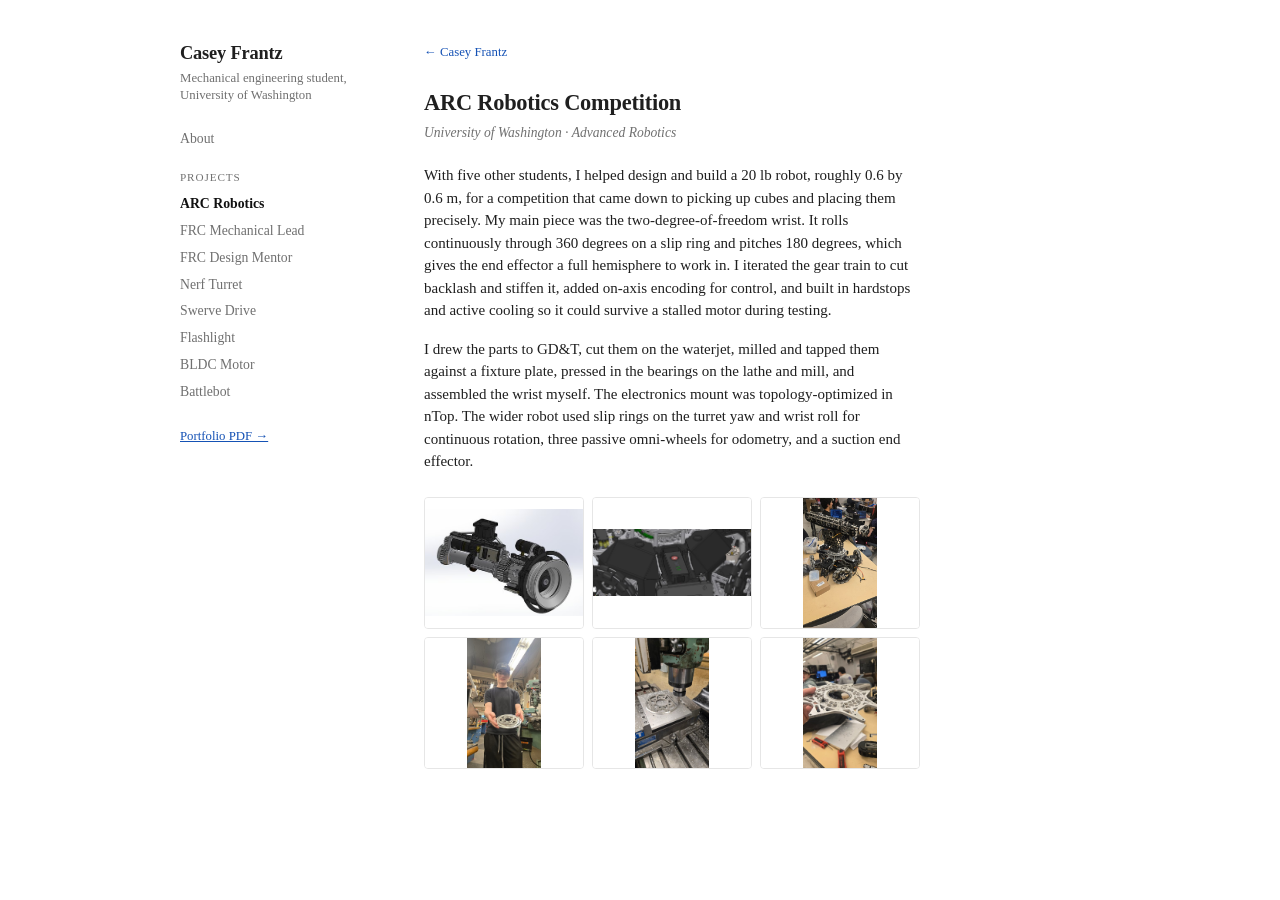
==== arc-robotics.html @ 90fcfdc2 "Restructure into a multi-page site with an intro and per-project pages Home page is now a short intr" ====
<!DOCTYPE html>
<html lang="en">
<head>
  <meta charset="UTF-8" />
  <meta name="viewport" content="width=device-width, initial-scale=1" />
  <title>ARC Robotics Competition — Casey Frantz</title>
  <meta name="description" content="Casey Frantz, mechanical engineering student at the University of Washington." />
  <link rel="stylesheet" href="style.css" />
</head>
<body>
  <div class="layout">
  <nav class="sidebar">
    <p class="name"><a href="index.html">Casey Frantz</a></p>
    <p class="role">Mechanical engineering student, University of Washington</p>
    <ul class="nav">
      <li><a href="index.html">About</a></li>
      <li class="section-label">Projects</li>
      <li><a href="arc-robotics.html" class="active">ARC Robotics</a></li>
      <li><a href="frc-lead.html">FRC Mechanical Lead</a></li>
      <li><a href="frc-mentor.html">FRC Design Mentor</a></li>
      <li><a href="nerf-turret.html">Nerf Turret</a></li>
      <li><a href="swerve-drive.html">Swerve Drive</a></li>
      <li><a href="flashlight.html">Flashlight</a></li>
      <li><a href="bldc-motor.html">BLDC Motor</a></li>
      <li><a href="battlebot.html">Battlebot</a></li>
    </ul>
    <p class="pdf-link"><a href="casey-frantz-portfolio.pdf">Portfolio PDF &rarr;</a></p>
  </nav>
  <main class="content">
    <a class="back" href="index.html">&larr; Casey Frantz</a>
    <h1>ARC Robotics Competition</h1>
    <p class="meta">University of Washington · Advanced Robotics</p>
    <p>With five other students, I helped design and build a 20 lb robot, roughly 0.6 by 0.6 m, for a competition that came down to picking up cubes and placing them precisely. My main piece was the two-degree-of-freedom wrist. It rolls continuously through 360 degrees on a slip ring and pitches 180 degrees, which gives the end effector a full hemisphere to work in. I iterated the gear train to cut backlash and stiffen it, added on-axis encoding for control, and built in hardstops and active cooling so it could survive a stalled motor during testing.</p>
    <p>I drew the parts to GD&amp;T, cut them on the waterjet, milled and tapped them against a fixture plate, pressed in the bearings on the lathe and mill, and assembled the wrist myself. The electronics mount was topology-optimized in nTop. The wider robot used slip rings on the turret yaw and wrist roll for continuous rotation, three passive omni-wheels for odometry, and a suction end effector.</p>
    <div class="gallery">
      <a href="img/arc-wrist.jpg" target="_blank" rel="noopener"><img src="img/arc-wrist.jpg" alt="CAD model of the two-axis wrist mechanism" loading="lazy"></a>
      <a href="img/arc-electronics.jpg" target="_blank" rel="noopener"><img src="img/arc-electronics.jpg" alt="The assembled wrist with its electronics" loading="lazy"></a>
      <a href="img/arc-robot.jpg" target="_blank" rel="noopener"><img src="img/arc-robot.jpg" alt="The full competition robot" loading="lazy"></a>
      <a href="img/arc-plate.jpg" target="_blank" rel="noopener"><img src="img/arc-plate.jpg" alt="Holding a machined turret plate" loading="lazy"></a>
      <a href="img/arc-milling.jpg" target="_blank" rel="noopener"><img src="img/arc-milling.jpg" alt="Milling a part against a fixture plate" loading="lazy"></a>
      <a href="img/arc-waterjet.jpg" target="_blank" rel="noopener"><img src="img/arc-waterjet.jpg" alt="A waterjet-cut plate on the bench" loading="lazy"></a>
    </div>
  </main>
  </div>
</body>
</html>
---- style.css ----
:root {
  --bg: #ffffff;
  --text: #1f1f1f;
  --muted: #707070;
  --link: #1552b5;
  --rule: #e6e6e6;
  --active: #111111;
}
@media (prefers-color-scheme: dark) {
  :root {
    --bg: #141414;
    --text: #e4e4e4;
    --muted: #9a9a9a;
    --link: #7ea6ff;
    --rule: #2a2a2a;
    --active: #ffffff;
  }
}

* { box-sizing: border-box; }
html { -webkit-text-size-adjust: 100%; }
body {
  margin: 0;
  background: var(--bg);
  color: var(--text);
  font-family: Georgia, Charter, "Times New Roman", serif;
  font-size: 15px;
  line-height: 1.5;
}

.layout {
  display: flex;
  align-items: flex-start;
  max-width: 60rem;
  margin: 0 auto;
}

/* Sidebar */
.sidebar {
  position: sticky;
  top: 0;
  align-self: flex-start;
  width: 15rem;
  flex: none;
  padding: 2.5rem 1.25rem 2rem;
  height: 100vh;
  overflow-y: auto;
}
.sidebar .name {
  font-size: 1.15rem;
  font-weight: 700;
  letter-spacing: -0.01em;
  margin: 0 0 0.15rem;
}
.sidebar .name a { color: var(--text); text-decoration: none; }
.sidebar .role {
  color: var(--muted);
  font-size: 0.8rem;
  margin: 0 0 1.4rem;
  line-height: 1.35;
}
.nav { list-style: none; margin: 0; padding: 0; }
.nav li { margin: 0 0 0.15rem; }
.nav .section-label {
  color: var(--muted);
  font-size: 0.7rem;
  text-transform: uppercase;
  letter-spacing: 0.08em;
  margin: 1.1rem 0 0.4rem;
}
.nav a {
  color: var(--muted);
  text-decoration: none;
  font-size: 0.86rem;
  display: block;
  padding: 0.12rem 0;
}
.nav a:hover { color: var(--text); }
.nav a.active { color: var(--active); font-weight: 700; }
.sidebar .pdf-link {
  margin-top: 1.4rem;
  font-size: 0.8rem;
}
.sidebar .pdf-link a { color: var(--link); }

/* Content */
.content {
  flex: 1;
  min-width: 0;
  max-width: 34rem;
  padding: 2.5rem 1.5rem 4rem;
}
.content h1 {
  font-size: 1.4rem;
  font-weight: 700;
  letter-spacing: -0.01em;
  margin: 0 0 0.2rem;
}
.content .meta {
  color: var(--muted);
  font-style: italic;
  font-size: 0.85rem;
  margin: 0 0 1.3rem;
}
.content p { margin: 0 0 1rem; }
.content a { color: var(--link); }
.back {
  display: inline-block;
  font-size: 0.8rem;
  color: var(--muted);
  text-decoration: none;
  margin-bottom: 1.5rem;
}
.back:hover { color: var(--text); }

/* Gallery */
.gallery {
  display: grid;
  grid-template-columns: repeat(auto-fill, minmax(140px, 1fr));
  gap: 0.5rem;
  margin: 1.5rem 0 0;
}
.gallery a {
  display: block;
  border: 1px solid var(--rule);
  border-radius: 4px;
  overflow: hidden;
  background: #fff;
  line-height: 0;
}
.gallery img {
  width: 100%;
  height: 130px;
  object-fit: contain;
  background: #fff;
  transition: transform 0.15s ease;
}
.gallery a:hover img { transform: scale(1.03); }

/* Mobile */
@media (max-width: 760px) {
  .layout { flex-direction: column; }
  .sidebar {
    position: static;
    width: 100%;
    height: auto;
    padding: 1.75rem 1.5rem 1rem;
    border-bottom: 1px solid var(--rule);
  }
  .nav { display: flex; flex-wrap: wrap; gap: 0.1rem 1rem; }
  .nav .section-label { width: 100%; margin: 0.6rem 0 0.2rem; }
  .content { padding: 1.75rem 1.5rem 3rem; max-width: 100%; }
}
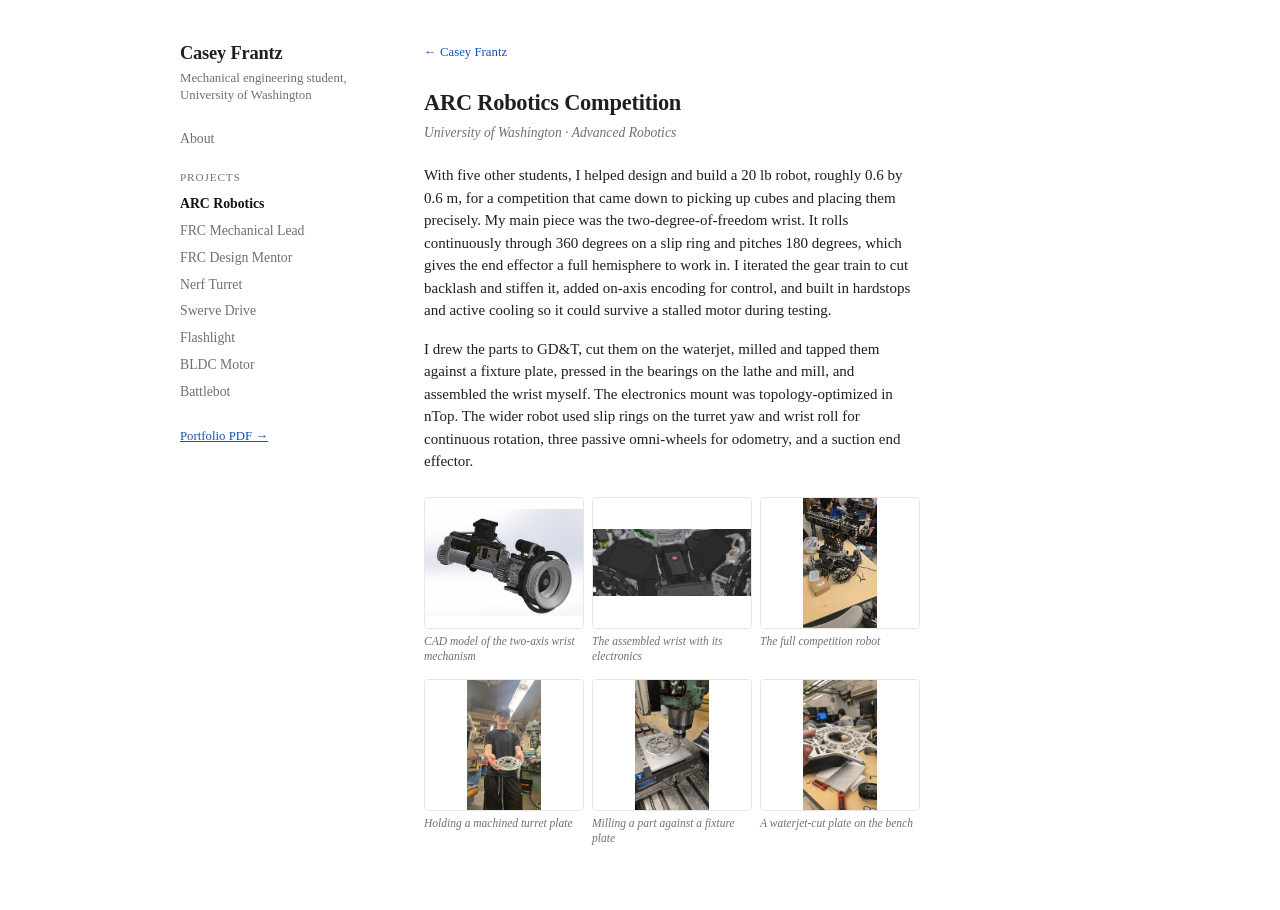
==== commit 13bdda87: "Add captions under project photos Each gallery thumbnail is now a figure with a caption below it.  C" ====
--- a/arc-robotics.html
+++ b/arc-robotics.html
@@ -4,7 +4,7 @@
   <meta charset="UTF-8" />
   <meta name="viewport" content="width=device-width, initial-scale=1" />
   <title>ARC Robotics Competition — Casey Frantz</title>
-  <meta name="description" content="Casey Frantz, mechanical engineering student at the University of Washington." />
+  <meta name="description" content="Casey Frantz, mechanical engineering student at the University of Washington. Robotics and motors." />
   <link rel="stylesheet" href="style.css" />
 </head>
 <body>
@@ -33,12 +33,12 @@
     <p>With five other students, I helped design and build a 20 lb robot, roughly 0.6 by 0.6 m, for a competition that came down to picking up cubes and placing them precisely. My main piece was the two-degree-of-freedom wrist. It rolls continuously through 360 degrees on a slip ring and pitches 180 degrees, which gives the end effector a full hemisphere to work in. I iterated the gear train to cut backlash and stiffen it, added on-axis encoding for control, and built in hardstops and active cooling so it could survive a stalled motor during testing.</p>
     <p>I drew the parts to GD&amp;T, cut them on the waterjet, milled and tapped them against a fixture plate, pressed in the bearings on the lathe and mill, and assembled the wrist myself. The electronics mount was topology-optimized in nTop. The wider robot used slip rings on the turret yaw and wrist roll for continuous rotation, three passive omni-wheels for odometry, and a suction end effector.</p>
     <div class="gallery">
-      <a href="img/arc-wrist.jpg" target="_blank" rel="noopener"><img src="img/arc-wrist.jpg" alt="CAD model of the two-axis wrist mechanism" loading="lazy"></a>
-      <a href="img/arc-electronics.jpg" target="_blank" rel="noopener"><img src="img/arc-electronics.jpg" alt="The assembled wrist with its electronics" loading="lazy"></a>
-      <a href="img/arc-robot.jpg" target="_blank" rel="noopener"><img src="img/arc-robot.jpg" alt="The full competition robot" loading="lazy"></a>
-      <a href="img/arc-plate.jpg" target="_blank" rel="noopener"><img src="img/arc-plate.jpg" alt="Holding a machined turret plate" loading="lazy"></a>
-      <a href="img/arc-milling.jpg" target="_blank" rel="noopener"><img src="img/arc-milling.jpg" alt="Milling a part against a fixture plate" loading="lazy"></a>
-      <a href="img/arc-waterjet.jpg" target="_blank" rel="noopener"><img src="img/arc-waterjet.jpg" alt="A waterjet-cut plate on the bench" loading="lazy"></a>
+      <figure><a href="img/arc-wrist.jpg" target="_blank" rel="noopener"><img src="img/arc-wrist.jpg" alt="CAD model of the two-axis wrist mechanism" loading="lazy"></a><figcaption>CAD model of the two-axis wrist mechanism</figcaption></figure>
+      <figure><a href="img/arc-electronics.jpg" target="_blank" rel="noopener"><img src="img/arc-electronics.jpg" alt="The assembled wrist with its electronics" loading="lazy"></a><figcaption>The assembled wrist with its electronics</figcaption></figure>
+      <figure><a href="img/arc-robot.jpg" target="_blank" rel="noopener"><img src="img/arc-robot.jpg" alt="The full competition robot" loading="lazy"></a><figcaption>The full competition robot</figcaption></figure>
+      <figure><a href="img/arc-plate.jpg" target="_blank" rel="noopener"><img src="img/arc-plate.jpg" alt="Holding a machined turret plate" loading="lazy"></a><figcaption>Holding a machined turret plate</figcaption></figure>
+      <figure><a href="img/arc-milling.jpg" target="_blank" rel="noopener"><img src="img/arc-milling.jpg" alt="Milling a part against a fixture plate" loading="lazy"></a><figcaption>Milling a part against a fixture plate</figcaption></figure>
+      <figure><a href="img/arc-waterjet.jpg" target="_blank" rel="noopener"><img src="img/arc-waterjet.jpg" alt="A waterjet-cut plate on the bench" loading="lazy"></a><figcaption>A waterjet-cut plate on the bench</figcaption></figure>
     </div>
   </main>
   </div>
--- a/style.css
+++ b/style.css
@@ -6,19 +6,9 @@
   --rule: #e6e6e6;
   --active: #111111;
 }
-@media (prefers-color-scheme: dark) {
-  :root {
-    --bg: #141414;
-    --text: #e4e4e4;
-    --muted: #9a9a9a;
-    --link: #7ea6ff;
-    --rule: #2a2a2a;
-    --active: #ffffff;
-  }
-}
 
 * { box-sizing: border-box; }
-html { -webkit-text-size-adjust: 100%; }
+html { -webkit-text-size-adjust: 100%; color-scheme: light; }
 body {
   margin: 0;
   background: var(--bg);
@@ -117,9 +107,11 @@
 .gallery {
   display: grid;
   grid-template-columns: repeat(auto-fill, minmax(140px, 1fr));
-  gap: 0.5rem;
+  gap: 0.9rem 0.5rem;
+  align-items: start;
   margin: 1.5rem 0 0;
 }
+.gallery figure { margin: 0; }
 .gallery a {
   display: block;
   border: 1px solid var(--rule);
@@ -136,6 +128,13 @@
   transition: transform 0.15s ease;
 }
 .gallery a:hover img { transform: scale(1.03); }
+.gallery figcaption {
+  color: var(--muted);
+  font-size: 0.72rem;
+  font-style: italic;
+  line-height: 1.3;
+  margin-top: 0.35rem;
+}
 
 /* Mobile */
 @media (max-width: 760px) {
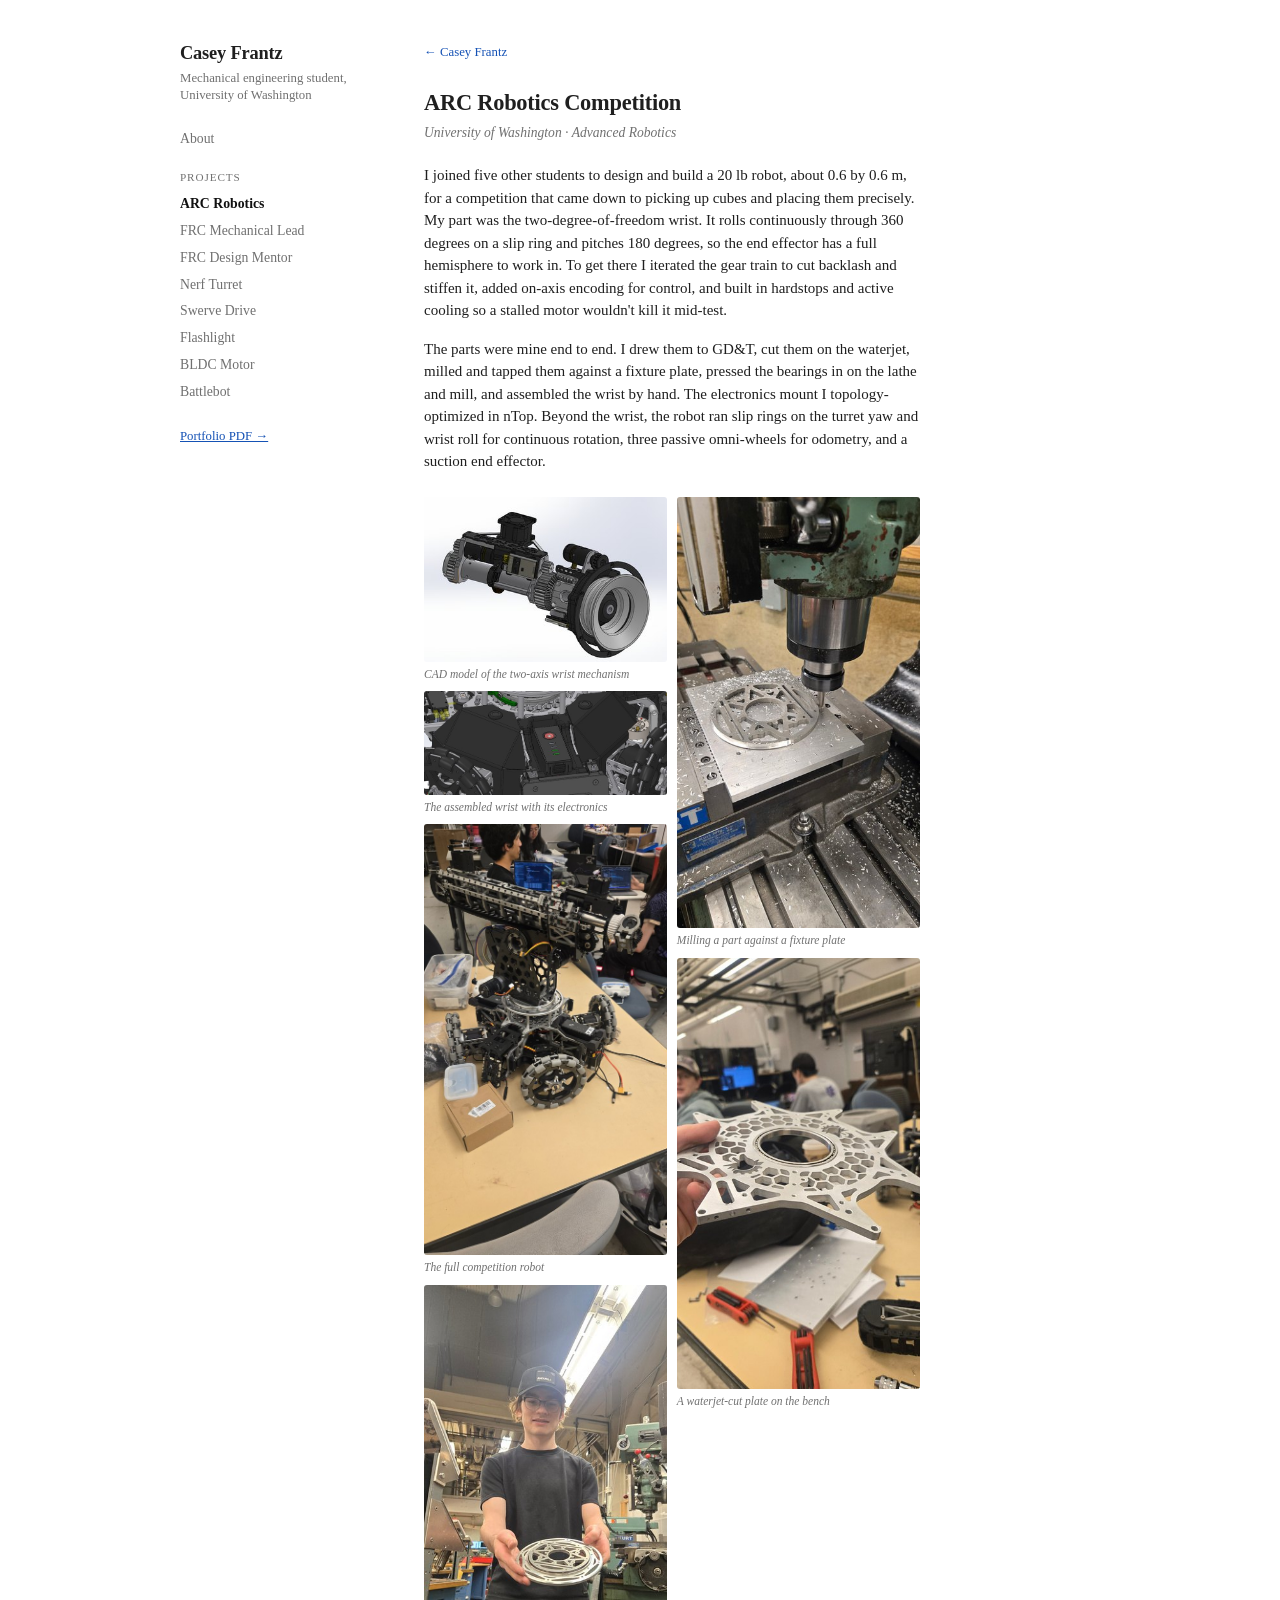
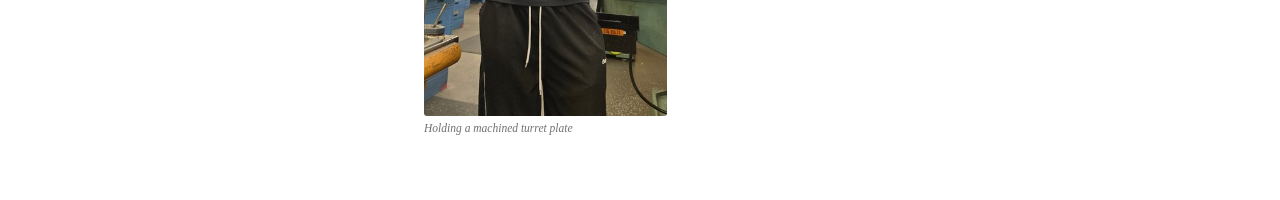
==== commit 73e2f5e9: "Humanize copy across all pages Vary sentence rhythm, cut repetition, and add a bit more first-person" ====
--- a/arc-robotics.html
+++ b/arc-robotics.html
@@ -30,8 +30,8 @@
     <a class="back" href="index.html">&larr; Casey Frantz</a>
     <h1>ARC Robotics Competition</h1>
     <p class="meta">University of Washington · Advanced Robotics</p>
-    <p>With five other students, I helped design and build a 20 lb robot, roughly 0.6 by 0.6 m, for a competition that came down to picking up cubes and placing them precisely. My main piece was the two-degree-of-freedom wrist. It rolls continuously through 360 degrees on a slip ring and pitches 180 degrees, which gives the end effector a full hemisphere to work in. I iterated the gear train to cut backlash and stiffen it, added on-axis encoding for control, and built in hardstops and active cooling so it could survive a stalled motor during testing.</p>
-    <p>I drew the parts to GD&amp;T, cut them on the waterjet, milled and tapped them against a fixture plate, pressed in the bearings on the lathe and mill, and assembled the wrist myself. The electronics mount was topology-optimized in nTop. The wider robot used slip rings on the turret yaw and wrist roll for continuous rotation, three passive omni-wheels for odometry, and a suction end effector.</p>
+    <p>I joined five other students to design and build a 20 lb robot, about 0.6 by 0.6 m, for a competition that came down to picking up cubes and placing them precisely. My part was the two-degree-of-freedom wrist. It rolls continuously through 360 degrees on a slip ring and pitches 180 degrees, so the end effector has a full hemisphere to work in. To get there I iterated the gear train to cut backlash and stiffen it, added on-axis encoding for control, and built in hardstops and active cooling so a stalled motor wouldn't kill it mid-test.</p>
+    <p>The parts were mine end to end. I drew them to GD&amp;T, cut them on the waterjet, milled and tapped them against a fixture plate, pressed the bearings in on the lathe and mill, and assembled the wrist by hand. The electronics mount I topology-optimized in nTop. Beyond the wrist, the robot ran slip rings on the turret yaw and wrist roll for continuous rotation, three passive omni-wheels for odometry, and a suction end effector.</p>
     <div class="gallery">
       <figure><a href="img/arc-wrist.jpg" target="_blank" rel="noopener"><img src="img/arc-wrist.jpg" alt="CAD model of the two-axis wrist mechanism" loading="lazy"></a><figcaption>CAD model of the two-axis wrist mechanism</figcaption></figure>
       <figure><a href="img/arc-electronics.jpg" target="_blank" rel="noopener"><img src="img/arc-electronics.jpg" alt="The assembled wrist with its electronics" loading="lazy"></a><figcaption>The assembled wrist with its electronics</figcaption></figure>
--- a/style.css
+++ b/style.css
@@ -94,6 +94,33 @@
 }
 .content p { margin: 0 0 1rem; }
 .content a { color: var(--link); }
+.about-photo {
+  float: right;
+  width: 15rem;
+  max-width: 45%;
+  margin: 0.2rem 0 1rem 1.5rem;
+}
+.about-photo img {
+  display: block;
+  width: 100%;
+  height: auto;
+  border-radius: 4px;
+}
+.about-photo figcaption {
+  color: var(--muted);
+  font-size: 0.72rem;
+  font-style: italic;
+  margin-top: 0.35rem;
+}
+@media (max-width: 760px) {
+  .about-photo {
+    float: none;
+    width: 55%;
+    max-width: 12rem;
+    margin: 0 0 1.25rem;
+  }
+}
+
 .back {
   display: inline-block;
   font-size: 0.8rem;
@@ -105,35 +132,34 @@
 
 /* Gallery */
 .gallery {
-  display: grid;
-  grid-template-columns: repeat(auto-fill, minmax(140px, 1fr));
-  gap: 0.9rem 0.5rem;
-  align-items: start;
+  columns: 170px;
+  column-gap: 0.6rem;
   margin: 1.5rem 0 0;
 }
-.gallery figure { margin: 0; }
+.gallery figure {
+  break-inside: avoid;
+  -webkit-column-break-inside: avoid;
+  margin: 0 0 0.6rem;
+}
 .gallery a {
   display: block;
-  border: 1px solid var(--rule);
-  border-radius: 4px;
+  line-height: 0;
+  border-radius: 3px;
   overflow: hidden;
-  background: #fff;
-  line-height: 0;
 }
 .gallery img {
+  display: block;
   width: 100%;
-  height: 130px;
-  object-fit: contain;
-  background: #fff;
+  height: auto;
   transition: transform 0.15s ease;
 }
-.gallery a:hover img { transform: scale(1.03); }
+.gallery a:hover img { transform: scale(1.02); }
 .gallery figcaption {
   color: var(--muted);
   font-size: 0.72rem;
   font-style: italic;
   line-height: 1.3;
-  margin-top: 0.35rem;
+  margin-top: 0.3rem;
 }
 
 /* Mobile */
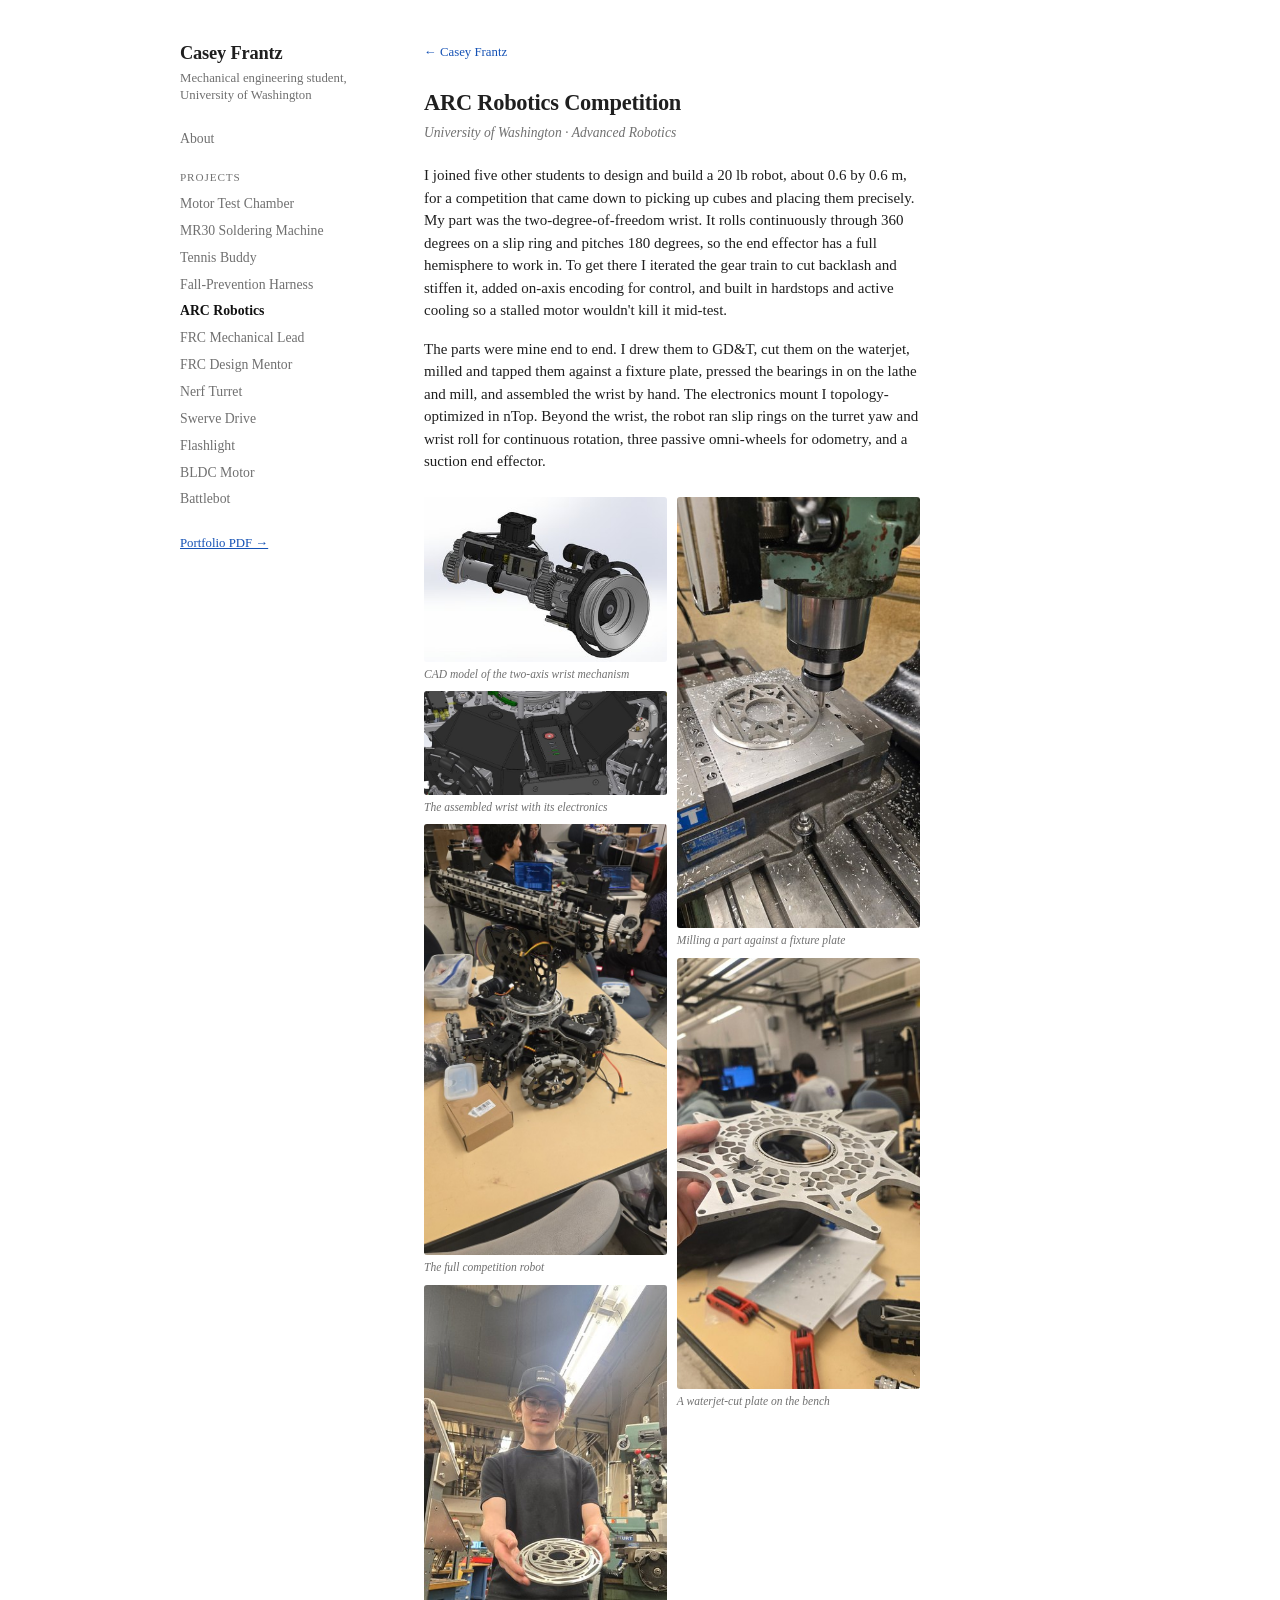
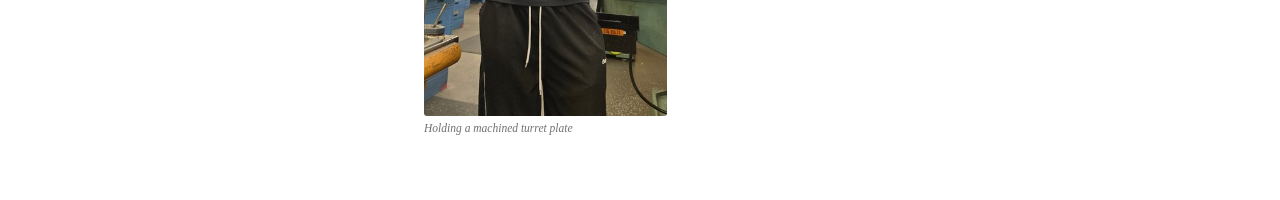
==== commit 1e17e66a: "Update portfolio with internship work, Tennis Buddy, and harness concept" ====
--- a/arc-robotics.html
+++ b/arc-robotics.html
@@ -15,7 +15,11 @@
     <ul class="nav">
       <li><a href="index.html">About</a></li>
       <li class="section-label">Projects</li>
-      <li><a href="arc-robotics.html" class="active">ARC Robotics</a></li>
+      <li><a href="motor-test-chamber.html">Motor Test Chamber</a></li>
+      <li><a href="mr30-soldering.html">MR30 Soldering Machine</a></li>
+      <li><a href="tennis-buddy.html">Tennis Buddy</a></li>
+      <li><a href="fall-prevention-harness.html">Fall-Prevention Harness</a></li>
+      <li><a href="arc-robotics.html" class="active" aria-current="page">ARC Robotics</a></li>
       <li><a href="frc-lead.html">FRC Mechanical Lead</a></li>
       <li><a href="frc-mentor.html">FRC Design Mentor</a></li>
       <li><a href="nerf-turret.html">Nerf Turret</a></li>
--- a/style.css
+++ b/style.css
@@ -169,10 +169,41 @@
     position: static;
     width: 100%;
     height: auto;
-    padding: 1.75rem 1.5rem 1rem;
+    padding: 1.5rem 1.25rem 1.25rem;
     border-bottom: 1px solid var(--rule);
   }
-  .nav { display: flex; flex-wrap: wrap; gap: 0.1rem 1rem; }
-  .nav .section-label { width: 100%; margin: 0.6rem 0 0.2rem; }
-  .content { padding: 1.75rem 1.5rem 3rem; max-width: 100%; }
-}
+  .sidebar .name { font-size: 1.3rem; }
+  .sidebar .role { margin-bottom: 1rem; }
+
+  /* Nav links become clear, tappable pill buttons */
+  .nav { display: flex; flex-wrap: wrap; gap: 0.5rem; }
+  .nav li { margin: 0; }
+  .nav .section-label {
+    width: 100%;
+    margin: 0.9rem 0 0.1rem;
+    font-size: 0.72rem;
+  }
+  .nav a {
+    padding: 0.55rem 0.9rem;
+    border: 1px solid var(--rule);
+    border-radius: 999px;
+    font-size: 0.95rem;
+    font-weight: 400;
+    line-height: 1;
+    color: var(--text);
+  }
+  .nav a:hover { color: var(--text); }
+  .nav a.active {
+    background: var(--active);
+    border-color: var(--active);
+    color: var(--bg);
+    font-weight: 400;
+  }
+  .sidebar .pdf-link { margin-top: 1.25rem; font-size: 0.9rem; }
+
+  /* Content: larger, easier-to-read body; clearer heading hierarchy */
+  .content { padding: 1.75rem 1.25rem 3rem; max-width: 100%; font-size: 16px; }
+  .content h1 { font-size: 1.55rem; }
+  .content .meta { font-size: 0.9rem; }
+  .back { font-size: 0.9rem; padding: 0.2rem 0; }
+}
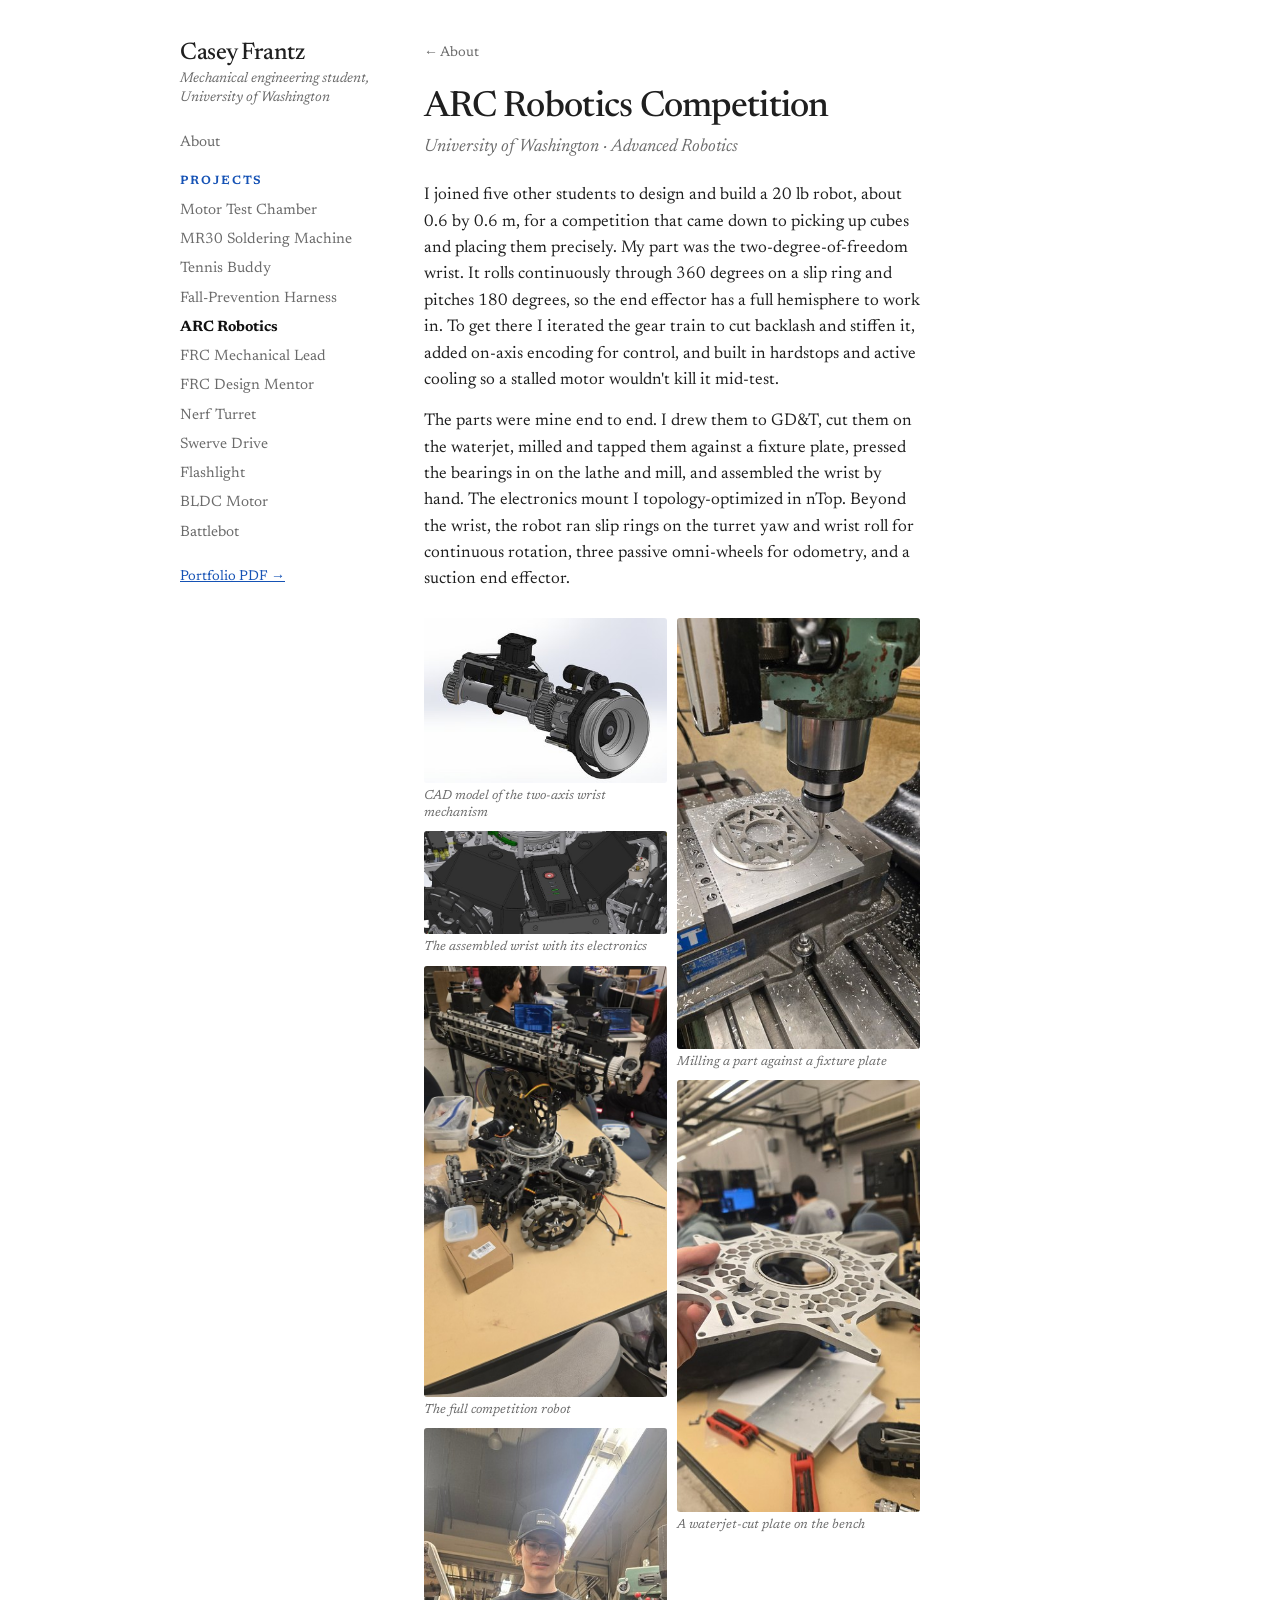
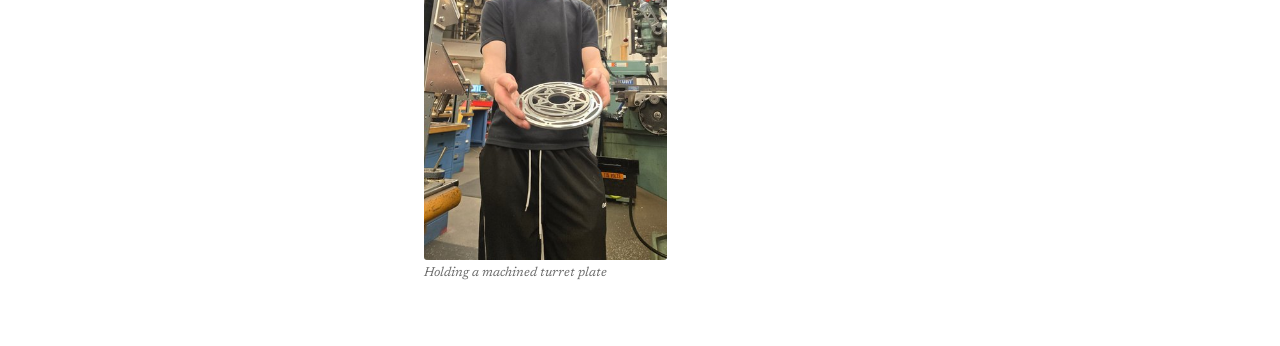
==== commit 8626c13f: "Replace portfolio site with supplied Claude outputs" ====
--- a/arc-robotics.html
+++ b/arc-robotics.html
@@ -5,6 +5,9 @@
   <meta name="viewport" content="width=device-width, initial-scale=1" />
   <title>ARC Robotics Competition — Casey Frantz</title>
   <meta name="description" content="Casey Frantz, mechanical engineering student at the University of Washington. Robotics and motors." />
+  <link rel="preconnect" href="https://fonts.googleapis.com" />
+  <link rel="preconnect" href="https://fonts.gstatic.com" crossorigin />
+  <link rel="stylesheet" href="https://fonts.googleapis.com/css2?family=Newsreader:ital,opsz,wght@0,6..72,400..700;1,6..72,400..700&display=swap" />
   <link rel="stylesheet" href="style.css" />
 </head>
 <body>
@@ -31,7 +34,7 @@
     <p class="pdf-link"><a href="casey-frantz-portfolio.pdf">Portfolio PDF &rarr;</a></p>
   </nav>
   <main class="content">
-    <a class="back" href="index.html">&larr; Casey Frantz</a>
+    <a class="back" href="index.html">&larr; About</a>
     <h1>ARC Robotics Competition</h1>
     <p class="meta">University of Washington · Advanced Robotics</p>
     <p>I joined five other students to design and build a 20 lb robot, about 0.6 by 0.6 m, for a competition that came down to picking up cubes and placing them precisely. My part was the two-degree-of-freedom wrist. It rolls continuously through 360 degrees on a slip ring and pitches 180 degrees, so the end effector has a full hemisphere to work in. To get there I iterated the gear train to cut backlash and stiffen it, added on-axis encoding for control, and built in hardstops and active cooling so a stalled motor wouldn't kill it mid-test.</p>
--- a/style.css
+++ b/style.css
@@ -1,10 +1,12 @@
 :root {
   --bg: #ffffff;
   --text: #1f1f1f;
-  --muted: #707070;
+  --muted: #6b6b6b;
   --link: #1552b5;
+  --link-hover: #0d3a85;
   --rule: #e6e6e6;
   --active: #111111;
+  --serif: "Newsreader", "Times New Roman", Times, serif;
 }
 
 * { box-sizing: border-box; }
@@ -13,17 +15,79 @@
   margin: 0;
   background: var(--bg);
   color: var(--text);
-  font-family: Georgia, Charter, "Times New Roman", serif;
-  font-size: 15px;
-  line-height: 1.5;
-}
-
+  font-family: var(--serif);
+  font-optical-sizing: auto;
+  font-size: 17px;
+  line-height: 1.55;
+}
+a { color: var(--link); }
+a:hover { color: var(--link-hover); }
+
+/* Hero banner (home page) */
+.hero {
+  max-width: 60rem;
+  margin: 0 auto;
+  padding: 24px 20px 0;
+}
+.hero-frame { position: relative; }
+.hero-img {
+  display: block;
+  width: 100%;
+  height: clamp(220px, 34vw, 380px);
+  object-fit: cover;
+  object-position: 40% 30%;
+  border-radius: 6px;
+}
+.hero-card {
+  position: absolute;
+  left: 0;
+  bottom: -72px;
+  max-width: calc(100% - 32px);
+  padding: 20px 36px 0 0;
+  background: var(--bg);
+  border-top-right-radius: 6px;
+}
+.eyebrow {
+  margin: 0 0 8px;
+  display: flex;
+  align-items: center;
+  gap: 10px;
+  font-size: 13px;
+  font-weight: 600;
+  letter-spacing: 0.16em;
+  text-transform: uppercase;
+  color: var(--link);
+}
+.eyebrow::before {
+  content: "";
+  display: inline-block;
+  width: 28px;
+  height: 2px;
+  background: var(--link);
+}
+.hero h1 {
+  margin: 0;
+  font-weight: 500;
+  font-size: clamp(48px, 8vw, 108px);
+  line-height: 0.92;
+  letter-spacing: -0.03em;
+  color: var(--active);
+}
+.hero-sub {
+  margin: 12px 0 0;
+  font-size: 19px;
+  font-style: italic;
+  color: #5c5c5c;
+}
+
+/* Layout */
 .layout {
   display: flex;
   align-items: flex-start;
   max-width: 60rem;
   margin: 0 auto;
 }
+.home .layout { margin-top: 96px; }
 
 /* Sidebar */
 .sidebar {
@@ -33,45 +97,45 @@
   width: 15rem;
   flex: none;
   padding: 2.5rem 1.25rem 2rem;
-  height: 100vh;
+  max-height: 100vh;
   overflow-y: auto;
+  font-size: 16px;
 }
 .sidebar .name {
-  font-size: 1.15rem;
-  font-weight: 700;
-  letter-spacing: -0.01em;
-  margin: 0 0 0.15rem;
+  font-size: 24px;
+  font-weight: 500;
+  line-height: 1.1;
+  letter-spacing: -0.02em;
+  margin: 0 0 2px;
 }
 .sidebar .name a { color: var(--text); text-decoration: none; }
 .sidebar .role {
   color: var(--muted);
-  font-size: 0.8rem;
-  margin: 0 0 1.4rem;
+  font-size: 14px;
+  font-style: italic;
+  margin: 4px 0 1.3rem;
   line-height: 1.35;
 }
 .nav { list-style: none; margin: 0; padding: 0; }
-.nav li { margin: 0 0 0.15rem; }
+.nav li { margin: 0 0 2px; }
 .nav .section-label {
-  color: var(--muted);
-  font-size: 0.7rem;
+  color: var(--link);
+  font-size: 12px;
+  font-weight: 600;
   text-transform: uppercase;
-  letter-spacing: 0.08em;
-  margin: 1.1rem 0 0.4rem;
+  letter-spacing: 0.16em;
+  margin: 16px 0 6px;
 }
 .nav a {
   color: var(--muted);
   text-decoration: none;
-  font-size: 0.86rem;
-  display: block;
-  padding: 0.12rem 0;
+  font-size: 15px;
+  display: block;
+  padding: 2px 0;
 }
 .nav a:hover { color: var(--text); }
 .nav a.active { color: var(--active); font-weight: 700; }
-.sidebar .pdf-link {
-  margin-top: 1.4rem;
-  font-size: 0.8rem;
-}
-.sidebar .pdf-link a { color: var(--link); }
+.sidebar .pdf-link { margin-top: 1.3rem; font-size: 14px; }
 
 /* Content */
 .content {
@@ -80,57 +144,80 @@
   max-width: 34rem;
   padding: 2.5rem 1.5rem 4rem;
 }
+.home .content { max-width: none; }
+.prose { max-width: 31rem; }
+.content p { margin: 0 0 15px; }
 .content h1 {
-  font-size: 1.4rem;
-  font-weight: 700;
-  letter-spacing: -0.01em;
-  margin: 0 0 0.2rem;
+  font-size: 36px;
+  font-weight: 500;
+  line-height: 1.08;
+  letter-spacing: -0.02em;
+  margin: 0 0 6px;
+}
+.content h2 {
+  font-size: 30px;
+  font-weight: 500;
+  line-height: 1.1;
+  letter-spacing: -0.015em;
+  margin: 0 0 14px;
 }
 .content .meta {
   color: var(--muted);
   font-style: italic;
-  font-size: 0.85rem;
-  margin: 0 0 1.3rem;
-}
-.content p { margin: 0 0 1rem; }
-.content a { color: var(--link); }
-.about-photo {
-  float: right;
-  width: 15rem;
-  max-width: 45%;
-  margin: 0.2rem 0 1rem 1.5rem;
-}
-.about-photo img {
-  display: block;
-  width: 100%;
-  height: auto;
-  border-radius: 4px;
-}
-.about-photo figcaption {
-  color: var(--muted);
-  font-size: 0.72rem;
-  font-style: italic;
-  margin-top: 0.35rem;
-}
-@media (max-width: 760px) {
-  .about-photo {
-    float: none;
-    width: 55%;
-    max-width: 12rem;
-    margin: 0 0 1.25rem;
-  }
+  font-size: 18px;
+  margin: 0 0 22px;
 }
 
 .back {
   display: inline-block;
-  font-size: 0.8rem;
+  font-size: 14px;
   color: var(--muted);
   text-decoration: none;
   margin-bottom: 1.5rem;
 }
 .back:hover { color: var(--text); }
 
-/* Gallery */
+/* Project blocks (home page) */
+.projects {
+  margin-top: 24px;
+  padding-top: 20px;
+  border-top: 1px solid var(--rule);
+}
+.cards {
+  display: grid;
+  grid-template-columns: repeat(auto-fill, minmax(200px, 1fr));
+  gap: 16px;
+}
+.card {
+  display: flex;
+  flex-direction: column;
+  border: 1px solid var(--rule);
+  border-radius: 4px;
+  overflow: hidden;
+  color: var(--text);
+  text-decoration: none;
+  background: var(--bg);
+}
+.card:hover { border-color: #bdbdbd; color: var(--text); }
+.card-img {
+  aspect-ratio: 4 / 3;
+  overflow: hidden;
+  background: #f2f2f2;
+}
+.card-img img {
+  display: block;
+  width: 100%;
+  height: 100%;
+  object-fit: cover;
+  transition: transform 0.2s ease;
+}
+.card:hover .card-img img { transform: scale(1.03); }
+.card-body { padding: 10px 12px 12px; }
+.card-title { font-size: 17px; font-weight: 600; line-height: 1.25; }
+.card:hover .card-title { color: var(--link); }
+.card-meta { margin-top: 3px; color: var(--muted); font-size: 14px; font-style: italic; }
+
+/* Gallery (project pages) */
 .gallery {
   columns: 170px;
   column-gap: 0.6rem;
@@ -156,7 +243,7 @@
 .gallery a:hover img { transform: scale(1.02); }
 .gallery figcaption {
   color: var(--muted);
-  font-size: 0.72rem;
+  font-size: 13px;
   font-style: italic;
   line-height: 1.3;
   margin-top: 0.3rem;
@@ -164,46 +251,42 @@
 
 /* Mobile */
 @media (max-width: 760px) {
+  .hero { padding: 16px 16px 0; }
+  .hero-card { bottom: -60px; padding: 14px 24px 0 0; }
+  .hero-sub { font-size: 16px; }
+  .home .layout { margin-top: 80px; }
+
   .layout { flex-direction: column; }
   .sidebar {
     position: static;
     width: 100%;
-    height: auto;
+    max-height: none;
     padding: 1.5rem 1.25rem 1.25rem;
     border-bottom: 1px solid var(--rule);
   }
-  .sidebar .name { font-size: 1.3rem; }
   .sidebar .role { margin-bottom: 1rem; }
 
-  /* Nav links become clear, tappable pill buttons */
+  /* Nav links become tappable pill buttons */
   .nav { display: flex; flex-wrap: wrap; gap: 0.5rem; }
   .nav li { margin: 0; }
-  .nav .section-label {
-    width: 100%;
-    margin: 0.9rem 0 0.1rem;
-    font-size: 0.72rem;
-  }
+  .nav .section-label { width: 100%; margin: 0.9rem 0 0.1rem; }
   .nav a {
     padding: 0.55rem 0.9rem;
     border: 1px solid var(--rule);
     border-radius: 999px;
     font-size: 0.95rem;
-    font-weight: 400;
     line-height: 1;
     color: var(--text);
   }
-  .nav a:hover { color: var(--text); }
   .nav a.active {
     background: var(--active);
     border-color: var(--active);
     color: var(--bg);
     font-weight: 400;
   }
-  .sidebar .pdf-link { margin-top: 1.25rem; font-size: 0.9rem; }
-
-  /* Content: larger, easier-to-read body; clearer heading hierarchy */
-  .content { padding: 1.75rem 1.25rem 3rem; max-width: 100%; font-size: 16px; }
-  .content h1 { font-size: 1.55rem; }
-  .content .meta { font-size: 0.9rem; }
-  .back { font-size: 0.9rem; padding: 0.2rem 0; }
-}
+  .sidebar .pdf-link { margin-top: 1.25rem; font-size: 0.95rem; }
+
+  .content { padding: 1.75rem 1.25rem 3rem; max-width: 100%; }
+  .content h1 { font-size: 30px; }
+  .back { padding: 0.2rem 0; }
+}
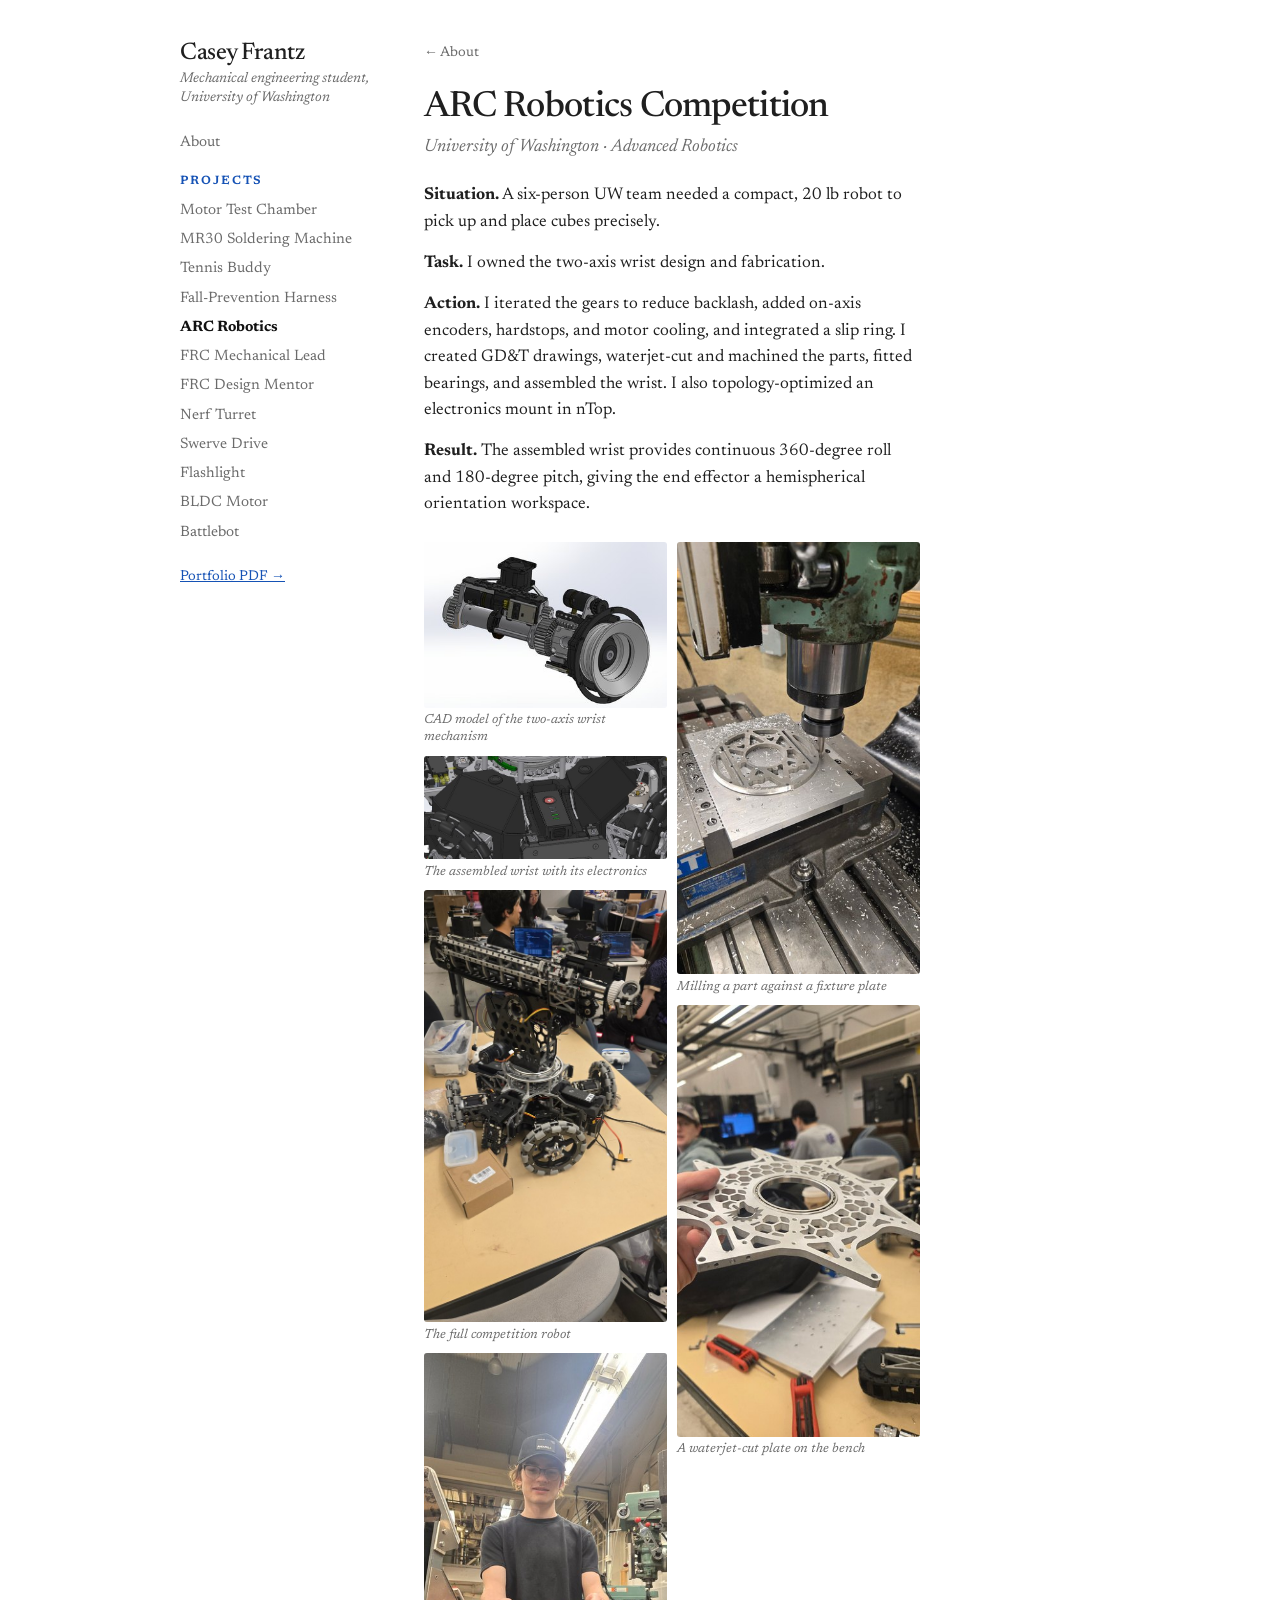
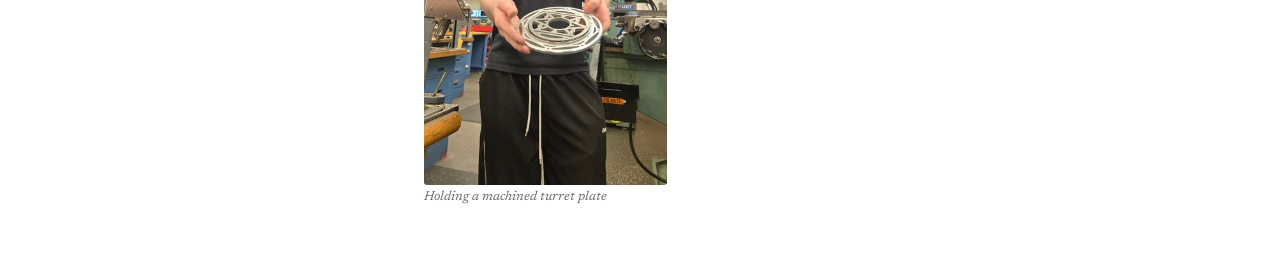
==== commit 43c08e31: "Rewrite project copy for concise STAR summaries" ====
--- a/arc-robotics.html
+++ b/arc-robotics.html
@@ -37,8 +37,10 @@
     <a class="back" href="index.html">&larr; About</a>
     <h1>ARC Robotics Competition</h1>
     <p class="meta">University of Washington · Advanced Robotics</p>
-    <p>I joined five other students to design and build a 20 lb robot, about 0.6 by 0.6 m, for a competition that came down to picking up cubes and placing them precisely. My part was the two-degree-of-freedom wrist. It rolls continuously through 360 degrees on a slip ring and pitches 180 degrees, so the end effector has a full hemisphere to work in. To get there I iterated the gear train to cut backlash and stiffen it, added on-axis encoding for control, and built in hardstops and active cooling so a stalled motor wouldn't kill it mid-test.</p>
-    <p>The parts were mine end to end. I drew them to GD&amp;T, cut them on the waterjet, milled and tapped them against a fixture plate, pressed the bearings in on the lathe and mill, and assembled the wrist by hand. The electronics mount I topology-optimized in nTop. Beyond the wrist, the robot ran slip rings on the turret yaw and wrist roll for continuous rotation, three passive omni-wheels for odometry, and a suction end effector.</p>
+    <p><strong>Situation.</strong> A six-person UW team needed a compact, 20 lb robot to pick up and place cubes precisely.</p>
+    <p><strong>Task.</strong> I owned the two-axis wrist design and fabrication.</p>
+    <p><strong>Action.</strong> I iterated the gears to reduce backlash, added on-axis encoders, hardstops, and motor cooling, and integrated a slip ring. I created GD&amp;T drawings, waterjet-cut and machined the parts, fitted bearings, and assembled the wrist. I also topology-optimized an electronics mount in nTop.</p>
+    <p><strong>Result.</strong> The assembled wrist provides continuous 360-degree roll and 180-degree pitch, giving the end effector a hemispherical orientation workspace.</p>
     <div class="gallery">
       <figure><a href="img/arc-wrist.jpg" target="_blank" rel="noopener"><img src="img/arc-wrist.jpg" alt="CAD model of the two-axis wrist mechanism" loading="lazy"></a><figcaption>CAD model of the two-axis wrist mechanism</figcaption></figure>
       <figure><a href="img/arc-electronics.jpg" target="_blank" rel="noopener"><img src="img/arc-electronics.jpg" alt="The assembled wrist with its electronics" loading="lazy"></a><figcaption>The assembled wrist with its electronics</figcaption></figure>
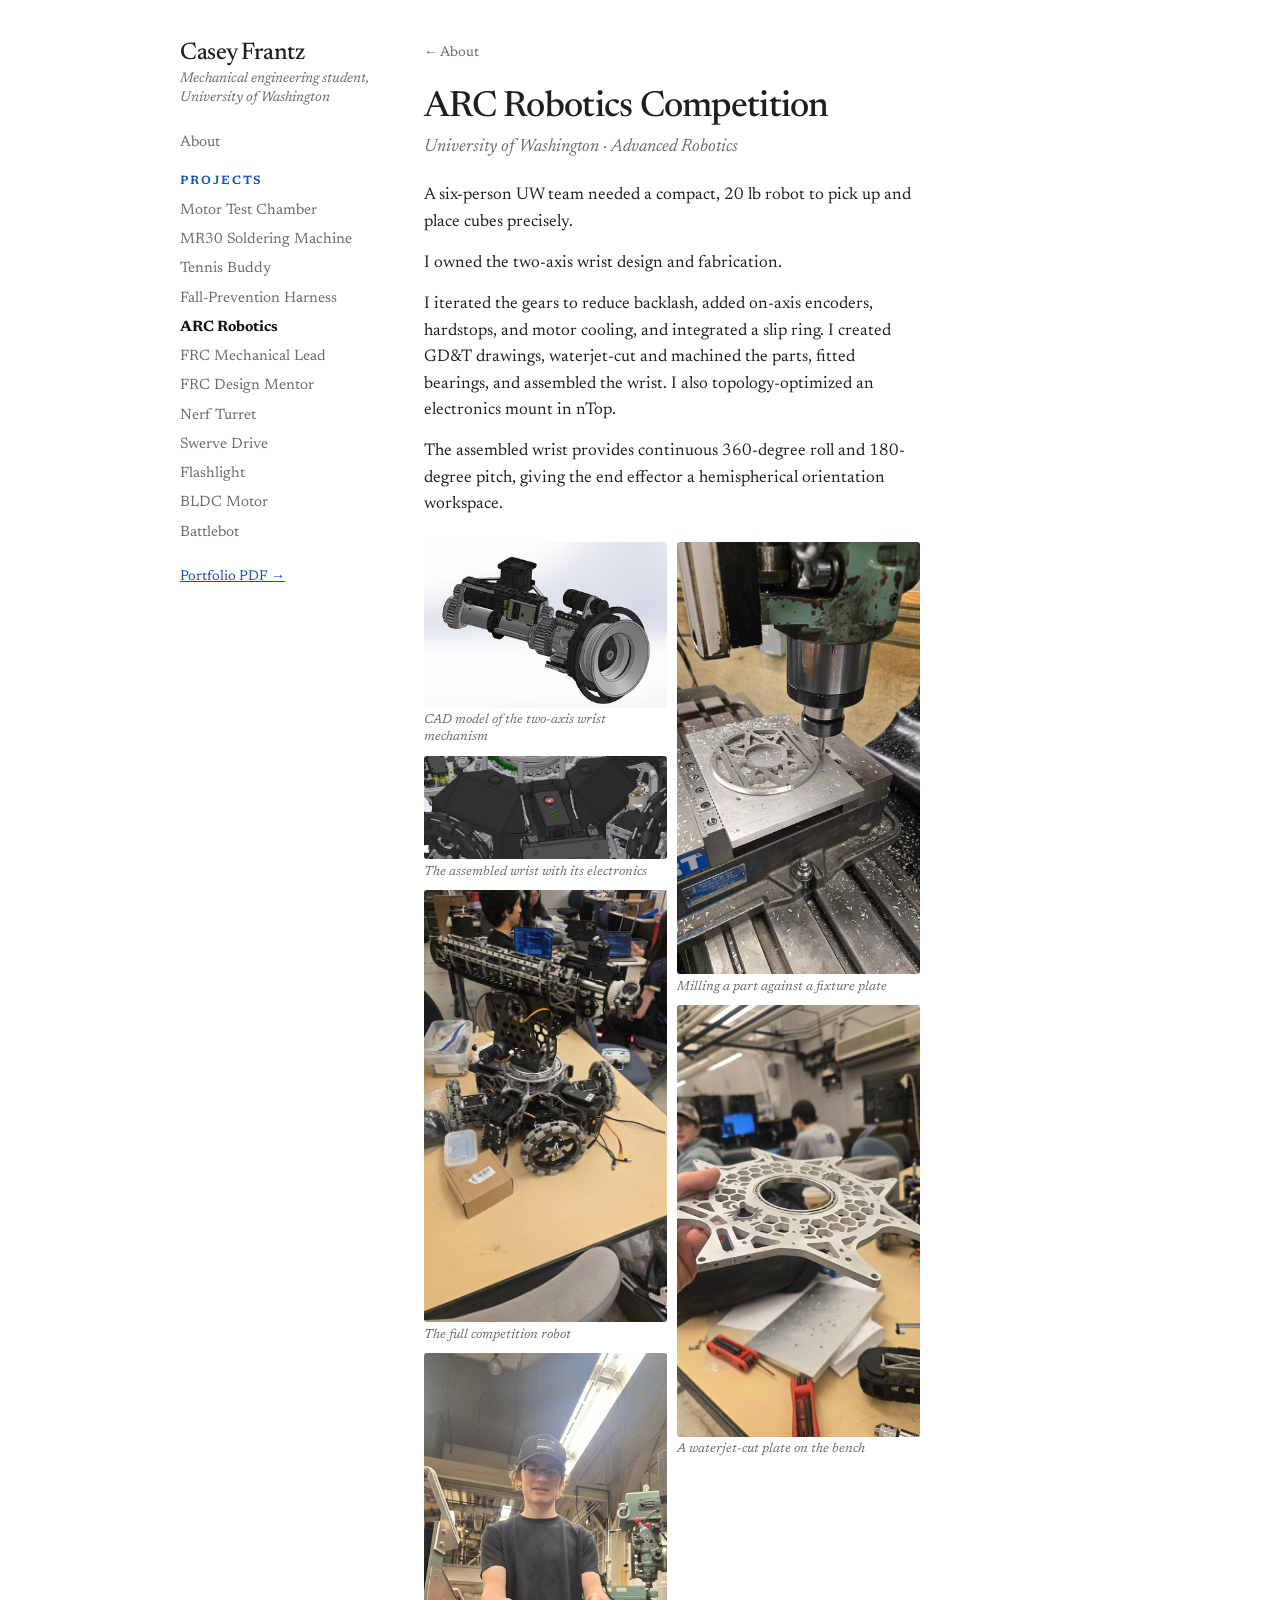
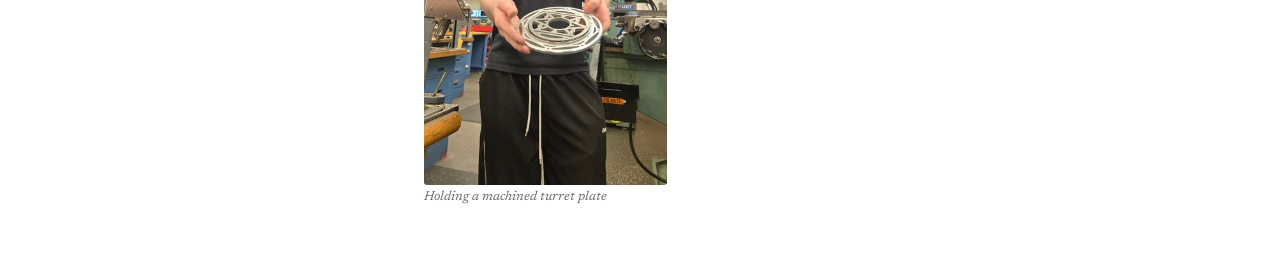
==== commit 9df41a98: "Remove visible STAR labels from project summaries" ====
--- a/arc-robotics.html
+++ b/arc-robotics.html
@@ -37,10 +37,10 @@
     <a class="back" href="index.html">&larr; About</a>
     <h1>ARC Robotics Competition</h1>
     <p class="meta">University of Washington · Advanced Robotics</p>
-    <p><strong>Situation.</strong> A six-person UW team needed a compact, 20 lb robot to pick up and place cubes precisely.</p>
-    <p><strong>Task.</strong> I owned the two-axis wrist design and fabrication.</p>
-    <p><strong>Action.</strong> I iterated the gears to reduce backlash, added on-axis encoders, hardstops, and motor cooling, and integrated a slip ring. I created GD&amp;T drawings, waterjet-cut and machined the parts, fitted bearings, and assembled the wrist. I also topology-optimized an electronics mount in nTop.</p>
-    <p><strong>Result.</strong> The assembled wrist provides continuous 360-degree roll and 180-degree pitch, giving the end effector a hemispherical orientation workspace.</p>
+    <p>A six-person UW team needed a compact, 20 lb robot to pick up and place cubes precisely.</p>
+    <p>I owned the two-axis wrist design and fabrication.</p>
+    <p>I iterated the gears to reduce backlash, added on-axis encoders, hardstops, and motor cooling, and integrated a slip ring. I created GD&amp;T drawings, waterjet-cut and machined the parts, fitted bearings, and assembled the wrist. I also topology-optimized an electronics mount in nTop.</p>
+    <p>The assembled wrist provides continuous 360-degree roll and 180-degree pitch, giving the end effector a hemispherical orientation workspace.</p>
     <div class="gallery">
       <figure><a href="img/arc-wrist.jpg" target="_blank" rel="noopener"><img src="img/arc-wrist.jpg" alt="CAD model of the two-axis wrist mechanism" loading="lazy"></a><figcaption>CAD model of the two-axis wrist mechanism</figcaption></figure>
       <figure><a href="img/arc-electronics.jpg" target="_blank" rel="noopener"><img src="img/arc-electronics.jpg" alt="The assembled wrist with its electronics" loading="lazy"></a><figcaption>The assembled wrist with its electronics</figcaption></figure>
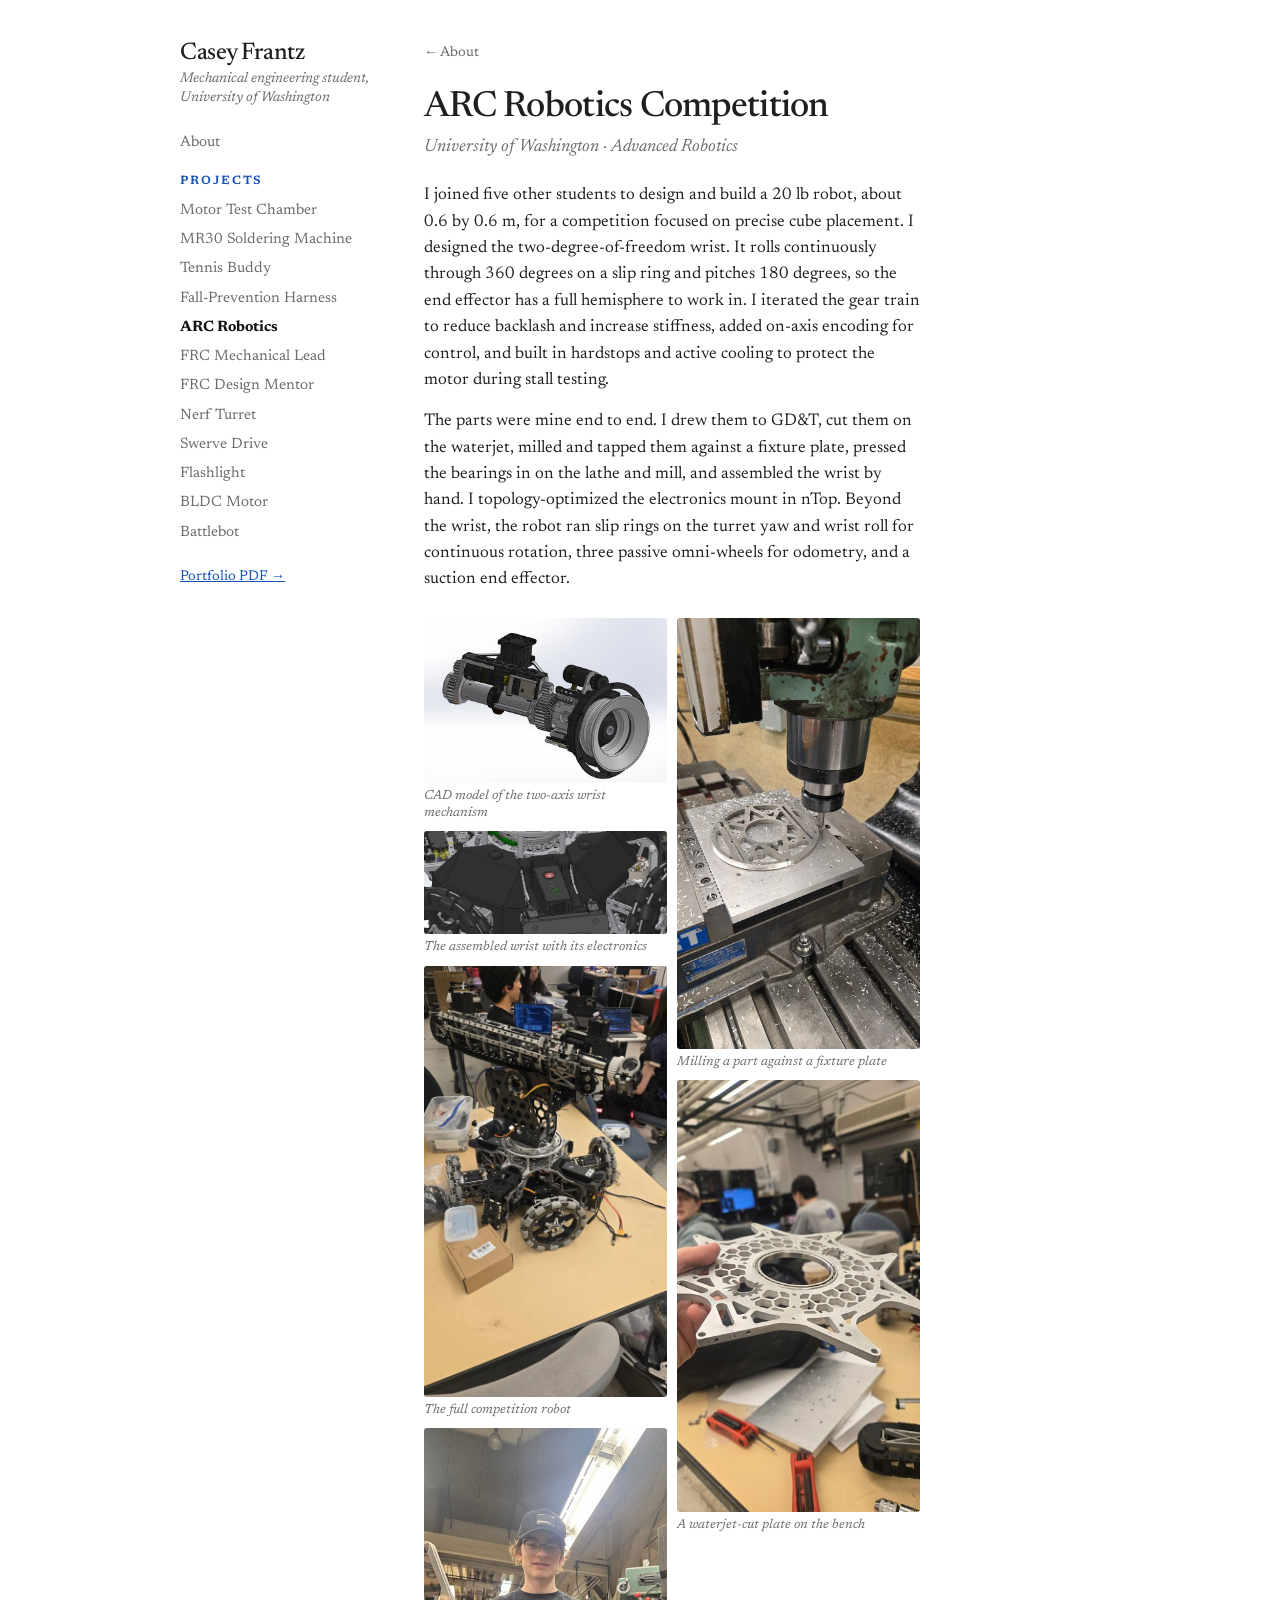
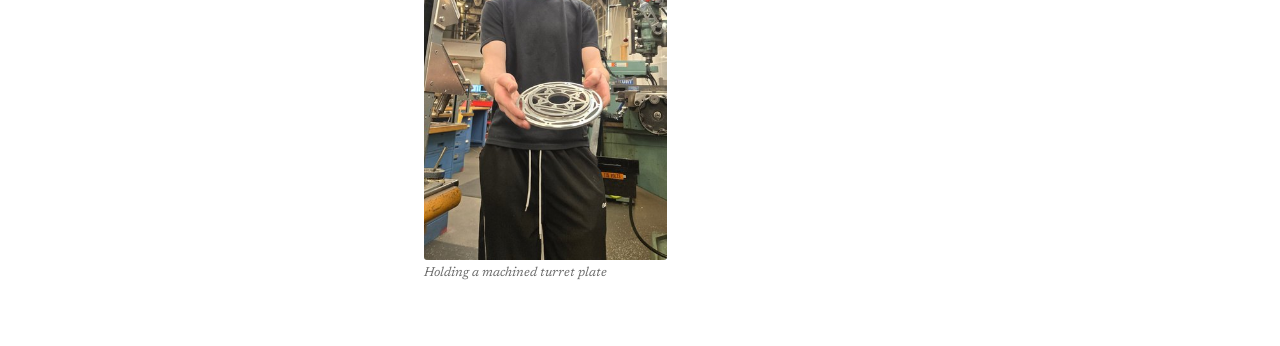
==== commit a037a3a7: "Restore original project paragraphs with light edits for flow" ====
--- a/arc-robotics.html
+++ b/arc-robotics.html
@@ -37,10 +37,8 @@
     <a class="back" href="index.html">&larr; About</a>
     <h1>ARC Robotics Competition</h1>
     <p class="meta">University of Washington · Advanced Robotics</p>
-    <p>A six-person UW team needed a compact, 20 lb robot to pick up and place cubes precisely.</p>
-    <p>I owned the two-axis wrist design and fabrication.</p>
-    <p>I iterated the gears to reduce backlash, added on-axis encoders, hardstops, and motor cooling, and integrated a slip ring. I created GD&amp;T drawings, waterjet-cut and machined the parts, fitted bearings, and assembled the wrist. I also topology-optimized an electronics mount in nTop.</p>
-    <p>The assembled wrist provides continuous 360-degree roll and 180-degree pitch, giving the end effector a hemispherical orientation workspace.</p>
+    <p>I joined five other students to design and build a 20 lb robot, about 0.6 by 0.6 m, for a competition focused on precise cube placement. I designed the two-degree-of-freedom wrist. It rolls continuously through 360 degrees on a slip ring and pitches 180 degrees, so the end effector has a full hemisphere to work in. I iterated the gear train to reduce backlash and increase stiffness, added on-axis encoding for control, and built in hardstops and active cooling to protect the motor during stall testing.</p>
+    <p>The parts were mine end to end. I drew them to GD&amp;T, cut them on the waterjet, milled and tapped them against a fixture plate, pressed the bearings in on the lathe and mill, and assembled the wrist by hand. I topology-optimized the electronics mount in nTop. Beyond the wrist, the robot ran slip rings on the turret yaw and wrist roll for continuous rotation, three passive omni-wheels for odometry, and a suction end effector.</p>
     <div class="gallery">
       <figure><a href="img/arc-wrist.jpg" target="_blank" rel="noopener"><img src="img/arc-wrist.jpg" alt="CAD model of the two-axis wrist mechanism" loading="lazy"></a><figcaption>CAD model of the two-axis wrist mechanism</figcaption></figure>
       <figure><a href="img/arc-electronics.jpg" target="_blank" rel="noopener"><img src="img/arc-electronics.jpg" alt="The assembled wrist with its electronics" loading="lazy"></a><figcaption>The assembled wrist with its electronics</figcaption></figure>
